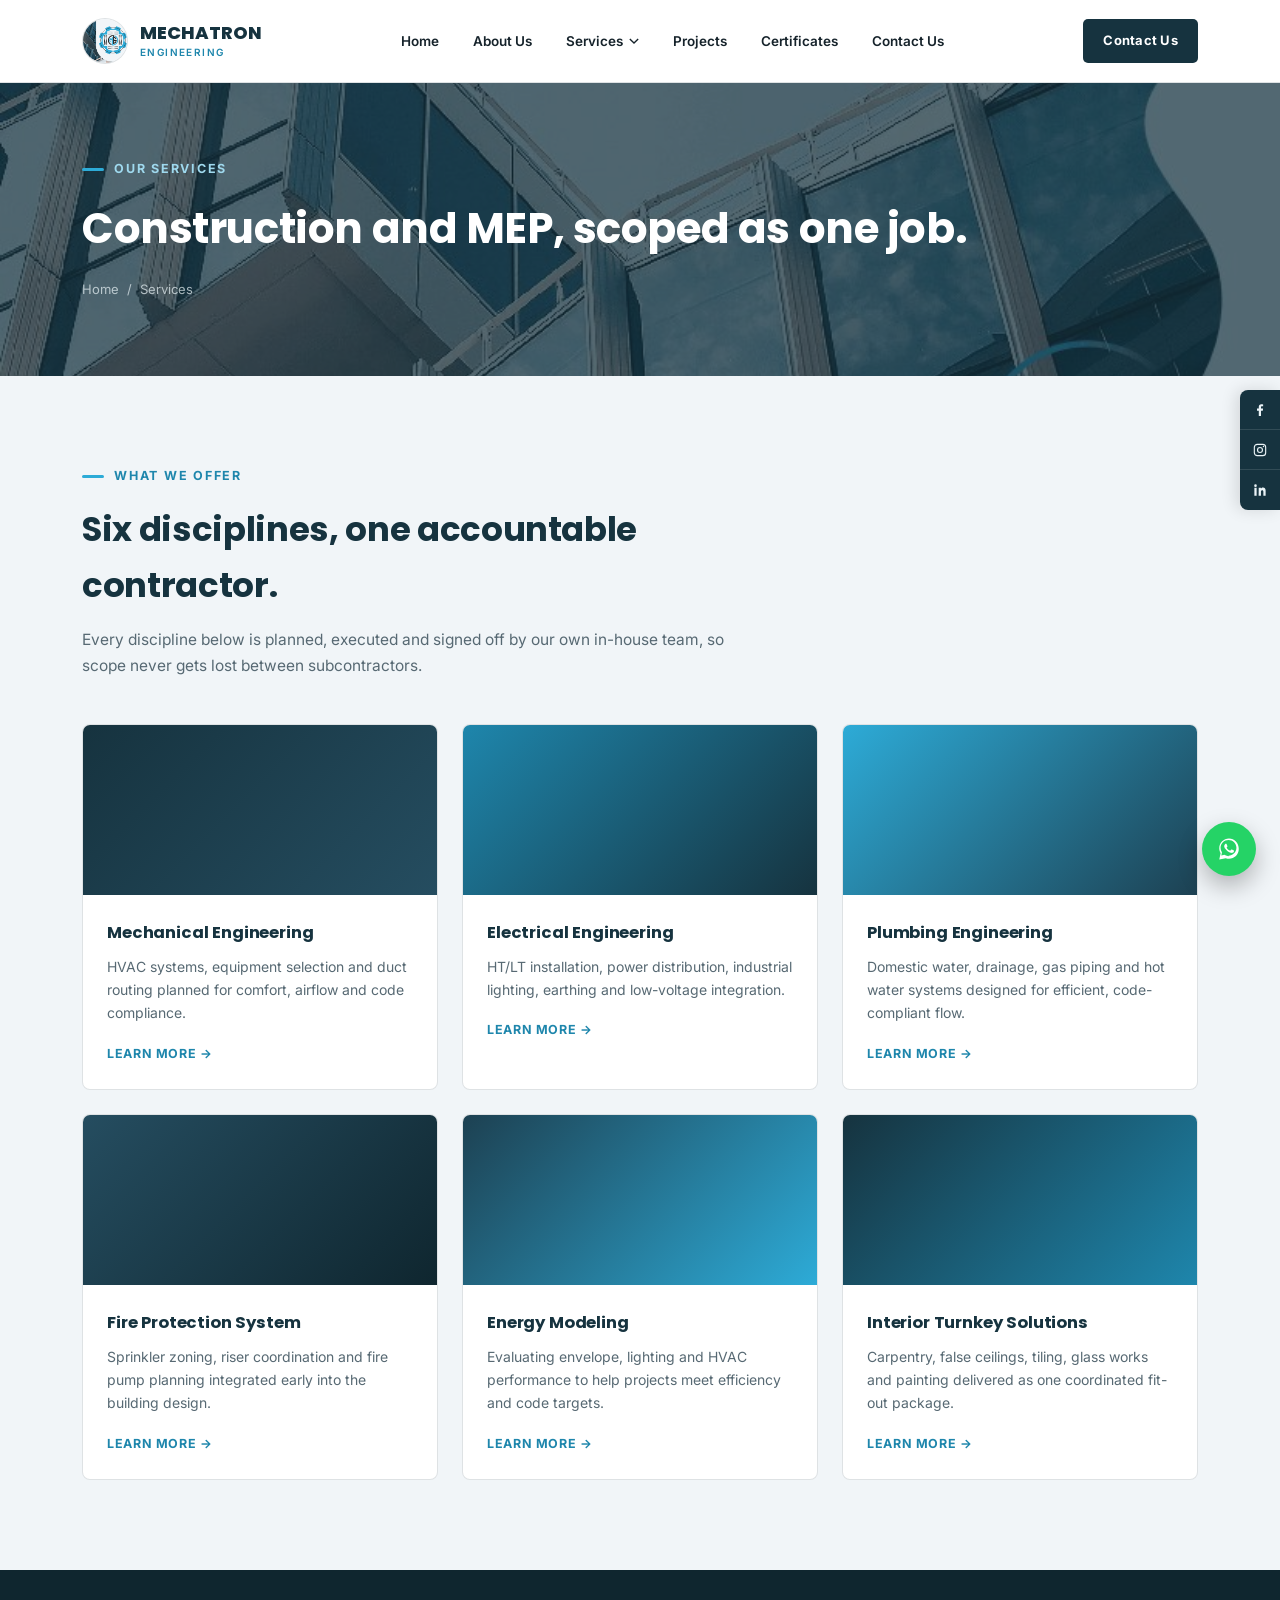
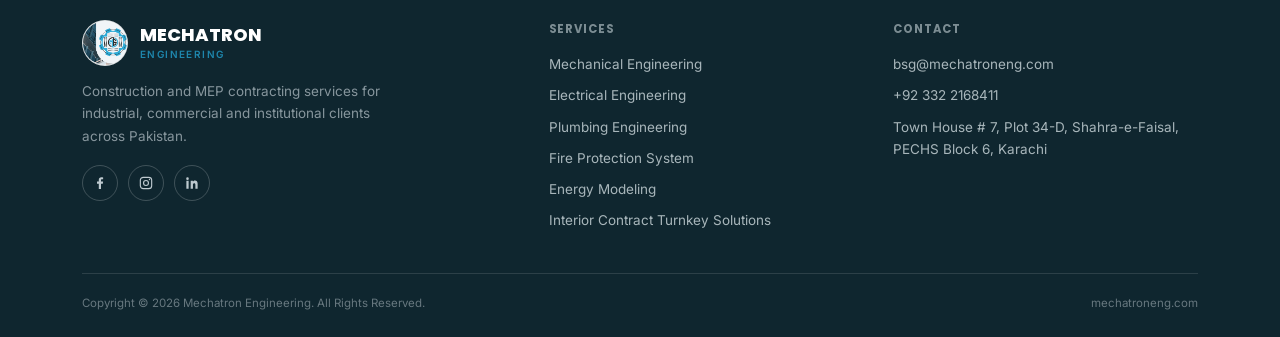
==== services/index.html @ ade117fa "Add files via upload" ====
<!DOCTYPE html>
<html lang="en">
<head>
<meta charset="UTF-8">
<meta name="viewport" content="width=device-width, initial-scale=1.0">
<title>Our Services — Mechatron Engineering</title>
<meta name="description" content="Mechatron Engineering's MEP and construction services: mechanical, electrical, plumbing, fire protection, energy modeling and interior turnkey solutions.">
<link rel="preconnect" href="https://fonts.googleapis.com">
<link rel="preconnect" href="https://fonts.gstatic.com" crossorigin>
<link href="https://fonts.googleapis.com/css2?family=Poppins:wght@500;600;700;800&family=Inter:wght@400;500;600;700&display=swap" rel="stylesheet">
<link rel="stylesheet" href="../assets/css/style.css">
</head>
<body><a class="whatsapp-float" href="https://wa.me/923322168411" target="_blank" rel="noopener" aria-label="Chat on WhatsApp">
  <svg width="26" height="26" viewBox="0 0 32 32" fill="#fff"><path d="M16.02 3C9.4 3 4 8.4 4 15.02c0 2.23.62 4.32 1.7 6.1L4 29l8.06-1.66a11.94 11.94 0 0 0 3.96.68c6.62 0 12.02-5.4 12.02-12.02C28.04 8.4 22.64 3 16.02 3zm0 21.8c-1.9 0-3.68-.5-5.22-1.42l-.37-.22-3.9.8.83-3.8-.24-.39a9.7 9.7 0 0 1-1.5-5.17c0-5.37 4.37-9.74 9.76-9.74 5.38 0 9.75 4.37 9.75 9.74 0 5.38-4.37 9.74-9.75 9.74zm5.36-7.3c-.29-.15-1.74-.86-2.01-.96-.27-.1-.47-.15-.66.15-.2.29-.76.96-.93 1.16-.17.2-.34.22-.63.07-.29-.15-1.23-.45-2.34-1.44-.86-.77-1.44-1.72-1.61-2.01-.17-.29-.02-.45.13-.6.13-.13.29-.34.44-.51.15-.17.2-.29.29-.49.1-.2.05-.37-.02-.51-.08-.15-.66-1.6-.91-2.19-.24-.57-.48-.5-.66-.51h-.56c-.2 0-.51.07-.78.37s-1.03 1-1.03 2.45 1.06 2.85 1.2 3.05c.15.2 2.09 3.2 5.08 4.48.71.31 1.26.49 1.69.63.71.23 1.36.2 1.87.12.57-.09 1.74-.71 1.99-1.4.25-.68.25-1.27.17-1.4-.07-.13-.26-.2-.55-.35z"/></svg>
</a>

<div class="social-rail">
  <a href="#" target="_blank" rel="noopener" aria-label="Follow on Facebook">
    <svg width="16" height="16" viewBox="0 0 24 24" fill="currentColor"><path d="M13.5 21v-8h2.7l.4-3.1h-3.1V8c0-.9.25-1.5 1.55-1.5h1.65V3.7C15.9 3.6 15 3.5 13.9 3.5c-2.2 0-3.7 1.34-3.7 3.8v2.6H7.5v3.1h2.7v8h3.3z"/></svg>
  </a>
  <a href="#" target="_blank" rel="noopener" aria-label="Follow on Instagram">
    <svg width="16" height="16" viewBox="0 0 24 24" fill="none" stroke="currentColor" stroke-width="1.7"><rect x="3.5" y="3.5" width="17" height="17" rx="4.5"/><circle cx="12" cy="12" r="3.7"/><circle cx="17.2" cy="6.8" r="1" fill="currentColor" stroke="none"/></svg>
  </a>
  <a href="#" target="_blank" rel="noopener" aria-label="Follow on LinkedIn">
    <svg width="16" height="16" viewBox="0 0 24 24" fill="currentColor"><path d="M6.94 8.5H3.56V20.5H6.94V8.5ZM5.25 3.5A1.96 1.96 0 1 0 5.25 7.42 1.96 1.96 0 0 0 5.25 3.5ZM20.44 20.5H17.06V14.7C17.06 13.3 16.55 12.4 15.3 12.4C14.35 12.4 13.78 13.05 13.53 13.68C13.44 13.9 13.42 14.2 13.42 14.5V20.5H10.04S10.09 9.44 10.04 8.5H13.42V9.95C13.87 9.24 14.68 8.23 16.53 8.23C18.82 8.23 20.44 9.72 20.44 12.92V20.5Z"/></svg>
  </a>
</div><header id="siteHeader">
  <div class="wrap nav">
    <a href="../index.html" class="logo">
      <span class="logo-mark"><img src="../assets/img/logo.png" alt="Mechatron Engineering logo"></span>
      <span class="brand-lines">MECHATRON<small>Engineering</small></span>
    </a>
    <ul class="nav-links">
      <li><a href="../index.html">Home</a></li>
      <li><a href="../about.html">About Us</a></li>
      <li class="has-dropdown" class="current">
        <a href="../services/index.html">Services <svg viewBox="0 0 12 8" fill="none" stroke="currentColor" stroke-width="1.6"><path d="M1 1.5 6 6.5 11 1.5"/></svg></a>
        <ul class="dropdown">
          <li><a href="mechanical-engineering.html">Mechanical Engineering</a></li>
          <li><a href="electrical-engineering.html">Electrical Engineering</a></li>
          <li><a href="plumbing-engineering.html">Plumbing Engineering</a></li>
          <li><a href="fire-protection-system.html">Fire Protection System</a></li>
          <li><a href="energy-modeling.html">Energy Modeling</a></li>
          <li><a href="interior-turnkey-solutions.html">Interior Contract Turnkey Solutions</a></li>
        </ul>
      </li>
      <li><a href="../projects.html">Projects</a></li>
      <li><a href="../certificates.html">Certificates</a></li>
      <li><a href="../contact.html">Contact Us</a></li>
    </ul>
    <a href="../contact.html" class="nav-cta">Contact Us</a>
    <div class="burger" id="burger"><span></span><span></span><span></span></div>
  </div>
</header>
<section class="page-hero">
  <div class="bg" style="background-image:url('../assets/img/cover.jpg');"></div>
  <div class="wrap">
    <div class="eyebrow on-dark">Our Services</div>
    <h1>Construction and MEP, scoped as one job.</h1>
    <div class="breadcrumb"><a href="../index.html">Home</a><span>/</span><span>Services</span></div>
  </div>
</section>

<section>
  <div class="wrap">
    <div class="section-head">
      <div class="eyebrow">What We Offer</div>
      <h2>Six disciplines, one accountable contractor.</h2>
      <p>Every discipline below is planned, executed and signed off by our own in-house team, so scope never gets lost between subcontractors.</p>
    </div>
    <div class="services-grid">
      <div class="service-card tilt">
        <div class="img" style="background:linear-gradient(135deg,#16333F,#254D60);"></div>
        <div class="body">
          <h3>Mechanical Engineering</h3>
          <p>HVAC systems, equipment selection and duct routing planned for comfort, airflow and code compliance.</p>
          <a href="mechanical-engineering.html" class="more">Learn More →</a>
        </div>
      </div>
      <div class="service-card tilt">
        <div class="img" style="background:linear-gradient(135deg,#1E86AC,#16333F);"></div>
        <div class="body">
          <h3>Electrical Engineering</h3>
          <p>HT/LT installation, power distribution, industrial lighting, earthing and low-voltage integration.</p>
          <a href="electrical-engineering.html" class="more">Learn More →</a>
        </div>
      </div>
      <div class="service-card tilt">
        <div class="img" style="background:linear-gradient(135deg,#2DABD7,#1D4152);"></div>
        <div class="body">
          <h3>Plumbing Engineering</h3>
          <p>Domestic water, drainage, gas piping and hot water systems designed for efficient, code-compliant flow.</p>
          <a href="plumbing-engineering.html" class="more">Learn More →</a>
        </div>
      </div>
      <div class="service-card tilt">
        <div class="img" style="background:linear-gradient(135deg,#254D60,#0F262F);"></div>
        <div class="body">
          <h3>Fire Protection System</h3>
          <p>Sprinkler zoning, riser coordination and fire pump planning integrated early into the building design.</p>
          <a href="fire-protection-system.html" class="more">Learn More →</a>
        </div>
      </div>
      <div class="service-card tilt">
        <div class="img" style="background:linear-gradient(135deg,#1D4152,#2DABD7);"></div>
        <div class="body">
          <h3>Energy Modeling</h3>
          <p>Evaluating envelope, lighting and HVAC performance to help projects meet efficiency and code targets.</p>
          <a href="energy-modeling.html" class="more">Learn More →</a>
        </div>
      </div>
      <div class="service-card tilt">
        <div class="img" style="background:linear-gradient(135deg,#16333F,#1E86AC);"></div>
        <div class="body">
          <h3>Interior Turnkey Solutions</h3>
          <p>Carpentry, false ceilings, tiling, glass works and painting delivered as one coordinated fit-out package.</p>
          <a href="interior-turnkey-solutions.html" class="more">Learn More →</a>
        </div>
      </div>
    </div>
  </div>
</section>
<footer>
  <div class="wrap">
    <div class="footer-grid">
      <div class="footer-brand">
        <a href="../index.html" class="logo" style="color:#fff;">
          <span class="logo-mark"><img src="../assets/img/logo.png" alt="Mechatron Engineering logo"></span>
          <span class="brand-lines" style="color:#fff;">MECHATRON<small>Engineering</small></span>
        </a>
        <p>Construction and MEP contracting services for industrial, commercial and institutional clients across Pakistan.</p>
        <div class="footer-social">
          <a href="#" aria-label="Facebook"><svg width="16" height="16" viewBox="0 0 24 24" fill="currentColor"><path d="M13.5 21v-8h2.7l.4-3.1h-3.1V8c0-.9.25-1.5 1.55-1.5h1.65V3.7C15.9 3.6 15 3.5 13.9 3.5c-2.2 0-3.7 1.34-3.7 3.8v2.6H7.5v3.1h2.7v8h3.3z"/></svg></a>
          <a href="#" aria-label="Instagram"><svg width="16" height="16" viewBox="0 0 24 24" fill="none" stroke="currentColor" stroke-width="1.7"><rect x="3.5" y="3.5" width="17" height="17" rx="4.5"/><circle cx="12" cy="12" r="3.7"/><circle cx="17.2" cy="6.8" r="1" fill="currentColor" stroke="none"/></svg></a>
          <a href="#" aria-label="LinkedIn"><svg width="16" height="16" viewBox="0 0 24 24" fill="currentColor"><path d="M6.94 8.5H3.56V20.5H6.94V8.5ZM5.25 3.5A1.96 1.96 0 1 0 5.25 7.42 1.96 1.96 0 0 0 5.25 3.5ZM20.44 20.5H17.06V14.7C17.06 13.3 16.55 12.4 15.3 12.4C14.35 12.4 13.78 13.05 13.53 13.68C13.44 13.9 13.42 14.2 13.42 14.5V20.5H10.04S10.09 9.44 10.04 8.5H13.42V9.95C13.87 9.24 14.68 8.23 16.53 8.23C18.82 8.23 20.44 9.72 20.44 12.92V20.5Z"/></svg></a>
        </div>
      </div>
      <div>
        <h5>Services</h5>
        <ul>
          <li><a href="mechanical-engineering.html">Mechanical Engineering</a></li>
          <li><a href="electrical-engineering.html">Electrical Engineering</a></li>
          <li><a href="plumbing-engineering.html">Plumbing Engineering</a></li>
          <li><a href="fire-protection-system.html">Fire Protection System</a></li>
          <li><a href="energy-modeling.html">Energy Modeling</a></li>
          <li><a href="interior-turnkey-solutions.html">Interior Contract Turnkey Solutions</a></li>
        </ul>
      </div>
      <div>
        <h5>Contact</h5>
        <ul>
          <li><a href="mailto:bsg@mechatroneng.com">bsg@mechatroneng.com</a></li>
          <li><a href="tel:+923322168411">+92 332 2168411</a></li>
          <li>Town House # 7, Plot 34-D, Shahra-e-Faisal, PECHS Block 6, Karachi</li>
        </ul>
      </div>
    </div>
    <div class="footer-bottom">
      <span>Copyright &copy; 2026 Mechatron Engineering. All Rights Reserved.</span>
      <span>mechatroneng.com</span>
    </div>
  </div>
</footer><script src="../assets/js/main.js"></script>
</body>
</html>
---- assets/css/style.css ----
/* ===== Mechatron Engineering — shared site styles ===== */
:root{
  --navy-deep:#16333F;
  --navy:#1D4152;
  --navy-2:#254D60;
  --ink:#0F262F;
  --cyan:#2DABD7;
  --cyan-dark:#1E86AC;
  --bg:#F1F5F8;
  --panel:#FFFFFF;
  --text-dark:#16232B;
  --text-mute:#576973;
  --line:rgba(22,51,63,0.14);
  --display:'Poppins', sans-serif;
  --body:'Inter', sans-serif;
  --radius:8px;
  --radius-sm:5px;
}
*{box-sizing:border-box; margin:0; padding:0;}
html{scroll-behavior:smooth;}
body{background:var(--bg); color:var(--text-dark); font-family:var(--body); line-height:1.65; -webkit-font-smoothing:antialiased;}
img{max-width:100%; display:block;}
a{color:inherit; text-decoration:none;}
ul{list-style:none;}
.wrap{max-width:1180px; margin:0 auto; padding:0 32px;}
h1,h2,h3,h4,h5{font-family:var(--display); font-weight:700; letter-spacing:-0.01em; color:var(--navy-deep);}
.eyebrow{font-size:12.5px; font-weight:700; letter-spacing:.14em; text-transform:uppercase; color:var(--cyan-dark); display:flex; align-items:center; gap:10px;}
.eyebrow::before{content:""; width:22px; height:3px; background:var(--cyan); border-radius:2px;}
.eyebrow.on-dark{color:#9FD9EE;}

/* ================= HEADER ================= */
header{position:sticky; top:0; left:0; right:0; z-index:100; background:#fff; border-bottom:1px solid var(--line);}
.nav{display:flex; align-items:center; justify-content:space-between; height:82px;}
.logo{font-family:var(--display); font-weight:800; font-size:18px; color:var(--navy-deep); display:flex; align-items:center; gap:12px;}
.logo-mark{width:46px; height:46px; flex:none; border-radius:50%; overflow:hidden; background:#fff; border:1px solid var(--line); display:flex; align-items:center; justify-content:center;}
.logo-mark img{width:100%; height:100%; object-fit:cover;}
.brand-lines{display:flex; flex-direction:column; line-height:1.15;}
.brand-lines small{font-family:var(--body); font-weight:600; font-size:10px; color:var(--cyan-dark); letter-spacing:.14em; text-transform:uppercase; margin-top:3px;}

.nav-links{display:flex; gap:4px; align-items:center;}
.nav-links > li{position:relative;}
.nav-links > li > a{display:flex; align-items:center; gap:6px; padding:14px 15px; font-size:13.5px; font-weight:600; color:var(--text-dark);}
.nav-links > li > a:hover, .nav-links > li.current > a{color:var(--cyan-dark);}
.nav-links > li > a svg{width:10px; height:10px;}
.dropdown{
  position:absolute; top:100%; left:0; min-width:290px;
  background:#fff; border-radius:var(--radius-sm); overflow:hidden;
  box-shadow:0 20px 40px rgba(0,0,0,0.14); border:1px solid var(--line);
  opacity:0; visibility:hidden; transform:translateY(8px);
  transition:opacity .2s ease, transform .2s ease, visibility .2s ease;
}
.has-dropdown:hover .dropdown{opacity:1; visibility:visible; transform:translateY(0);}
.dropdown li a{display:block; padding:12px 18px; font-size:13px; font-weight:600; color:var(--navy-deep); border-bottom:1px solid var(--line);}
.dropdown li:last-child a{border-bottom:none;}
.dropdown li a:hover{background:var(--bg); color:var(--cyan-dark); padding-left:22px;}

.nav-cta{font-size:13px; font-weight:700; letter-spacing:.02em; background:var(--navy-deep); color:#fff; padding:11px 20px; border-radius:var(--radius-sm);}
.nav-cta:hover{background:var(--cyan-dark);}
.burger{display:none; width:24px; height:18px; position:relative; cursor:pointer;}
.burger span{position:absolute; left:0; right:0; height:2px; background:var(--navy-deep); border-radius:2px;}
.burger span:nth-child(1){top:0;} .burger span:nth-child(2){top:8px;} .burger span:nth-child(3){top:16px;}

/* ================= PAGE HERO (inner pages) ================= */
.page-hero{position:relative; padding:76px 0; overflow:hidden; background:var(--navy-deep); color:#fff;}
.page-hero .bg{position:absolute; inset:0; background-size:cover; background-position:center; opacity:.28;}
.page-hero .wrap{position:relative; z-index:2;}
.page-hero h1{color:#fff; font-size:clamp(28px,4vw,42px); margin-top:14px;}
.breadcrumb{margin-top:16px; font-size:13px; color:rgba(234,243,247,0.7); display:flex; gap:8px; align-items:center;}
.breadcrumb a:hover{color:var(--cyan);}

/* ================= SECTIONS ================= */
section{padding:90px 0;}
.section-head{max-width:680px; margin-bottom:46px;}
.section-head h2{font-size:clamp(24px,3vw,34px); margin-top:14px;}
.section-head p{color:var(--text-mute); margin-top:14px; font-size:15.5px;}
.section-head.center{margin-left:auto; margin-right:auto; text-align:center;}
.section-head.center .eyebrow{justify-content:center;}

.btn{display:inline-flex; align-items:center; gap:9px; font-size:14px; font-weight:700; letter-spacing:.02em; padding:14px 26px; border-radius:var(--radius-sm); border:1px solid var(--cyan);}
.btn-primary{background:var(--cyan); border-color:var(--cyan); color:var(--ink);}
.btn-primary:hover{background:var(--cyan-dark); border-color:var(--cyan-dark); color:#fff;}
.btn-ghost{background:transparent; color:#fff; border-color:rgba(255,255,255,0.5);}
.btn-ghost:hover{background:rgba(255,255,255,0.1); border-color:#fff;}
.btn-dark{background:var(--navy-deep); border-color:var(--navy-deep); color:#fff;}
.btn-dark:hover{background:var(--cyan-dark); border-color:var(--cyan-dark);}

/* ================= HOME HERO SLIDER ================= */
.hero-slider{position:relative; height:88vh; min-height:560px; overflow:hidden; background:var(--navy-deep);}
.slide{position:absolute; inset:0; opacity:0; transition:opacity 1.2s ease; display:flex; align-items:center;}
.slide.active{opacity:1; z-index:2;}
.slide-bg{position:absolute; inset:0; background-size:cover; background-position:center;}
.slide-content{position:relative; z-index:3; color:#fff; max-width:680px;}
.wrap.hero-wrap{position:relative; z-index:3; width:100%;}
.slide-eyebrow{font-size:13px; font-weight:700; letter-spacing:.24em; text-transform:uppercase; color:var(--cyan); margin-bottom:20px; opacity:0; transform:translateY(16px); transition:all .8s ease .3s;}
.slide-title{font-size:clamp(30px,5vw,52px); line-height:1.14; margin-bottom:26px; opacity:0; transform:translateY(20px); transition:all .8s ease .5s; color:#fff;}
.slide-title span{color:var(--cyan);}
.slide.active .slide-eyebrow, .slide.active .slide-title, .slide.active .slide-actions{opacity:1; transform:translateY(0);}
.slide-actions{display:flex; gap:14px; flex-wrap:wrap; opacity:0; transform:translateY(20px); transition:all .8s ease .7s;}
.slider-dots{position:absolute; right:28px; top:50%; transform:translateY(-50%); z-index:5; display:flex; flex-direction:column; gap:10px;}
.slider-dots button{width:30px; height:30px; border-radius:4px; border:1px solid rgba(255,255,255,0.35); background:rgba(15,38,47,0.4); color:rgba(255,255,255,0.8); cursor:pointer; font-size:12px; font-family:var(--display); font-weight:600;}
.slider-dots button.active{background:var(--cyan); border-color:var(--cyan); color:var(--ink);}

/* ================= WHO WE ARE ================= */
.whoweare{background:var(--panel); border-bottom:1px solid var(--line);}
.whoweare-grid{display:grid; grid-template-columns:1fr 1fr; gap:60px; align-items:center;}
.whoweare-copy p{color:var(--text-mute); font-size:15.5px; margin-bottom:16px;}
.whoweare-media{position:relative; border-radius:var(--radius); overflow:hidden; aspect-ratio:4/3; background:var(--navy-deep);}
.whoweare-media img{width:100%; height:100%; object-fit:cover;}
.whoweare-media .badge{position:absolute; bottom:18px; left:18px; background:rgba(15,38,47,0.85); color:#fff; padding:13px 18px; border-radius:var(--radius-sm); font-size:13px;}
.whoweare-media .badge strong{display:block; font-family:var(--display); font-size:20px; color:var(--cyan);}
.tilt{transition:transform .25s ease, box-shadow .25s ease; will-change:transform;}
.tilt:hover{box-shadow:0 18px 34px rgba(15,38,47,0.18);}

/* ================= SERVICE TAGS / GRID ================= */
.service-tags{display:flex; flex-direction:column; gap:12px;}
.service-tag{display:flex; align-items:center; gap:16px; background:var(--panel); border:1px solid var(--line); border-radius:var(--radius); padding:16px 20px; font-weight:600; font-size:14.5px; color:var(--navy-deep);}
.service-tag .num{font-family:var(--display); font-size:13px; color:var(--cyan-dark); border:1px solid var(--cyan-dark); width:28px; height:28px; border-radius:50%; display:flex; align-items:center; justify-content:center; flex:none;}

.services-grid{display:grid; grid-template-columns:repeat(3,1fr); gap:24px;}
.service-card{border-radius:var(--radius); overflow:hidden; border:1px solid var(--line); background:var(--panel); display:flex; flex-direction:column;}
.service-card .img{height:170px; background-size:cover; background-position:center;}
.service-card .body{padding:24px;}
.service-card h3{font-size:16.5px; margin-bottom:9px;}
.service-card p{font-size:14px; color:var(--text-mute); margin-bottom:14px;}
.service-card .more{font-size:12.5px; font-weight:700; letter-spacing:.05em; color:var(--cyan-dark); text-transform:uppercase;}
.service-card .more:hover{text-decoration:underline;}

/* Service detail page */
.service-detail-grid{display:grid; grid-template-columns:1.15fr .85fr; gap:56px; align-items:start;}
.service-detail-grid p{color:var(--text-mute); font-size:15.5px; margin-bottom:16px;}
.deliverables{margin-top:8px; display:flex; flex-direction:column; gap:12px;}
.deliverable{display:flex; gap:14px; align-items:flex-start; background:var(--panel); border:1px solid var(--line); border-left:3px solid var(--cyan); border-radius:var(--radius-sm); padding:16px 18px;}
.deliverable svg{flex:none; width:20px; height:20px; color:var(--cyan-dark); margin-top:2px;}
.deliverable strong{display:block; font-size:14.5px; color:var(--navy-deep); margin-bottom:3px;}
.deliverable span{font-size:13.5px; color:var(--text-mute);}
.service-side{background:var(--navy-deep); color:#EAF3F7; border-radius:var(--radius); padding:30px; position:sticky; top:100px;}
.service-side h4{color:#fff; font-size:15px; text-transform:uppercase; letter-spacing:.04em; margin-bottom:16px;}
.service-side ul li{padding:10px 0; border-top:1px solid rgba(255,255,255,0.12); font-size:14px;}
.service-side ul li:first-child{border-top:none;}
.service-side ul li a:hover{color:var(--cyan);}
.service-side .btn{margin-top:20px; width:100%; justify-content:center;}

/* ================= CLIENTS MARQUEE ================= */
.clients{background:var(--navy-deep); overflow:hidden; padding:64px 0;}
.clients .section-head{color:#fff; text-align:center; margin:0 auto 36px;}
.clients .section-head h2{color:#fff;}
.clients .section-head p{color:rgba(234,243,247,0.65);}
.marquee{overflow:hidden; position:relative; -webkit-mask-image:linear-gradient(90deg,transparent,#000 8%,#000 92%,transparent); mask-image:linear-gradient(90deg,transparent,#000 8%,#000 92%,transparent);}
.marquee-track{display:flex; gap:14px; width:max-content; animation:scroll-left 40s linear infinite;}
.marquee:hover .marquee-track{animation-play-state:paused;}
@keyframes scroll-left{from{transform:translateX(0);} to{transform:translateX(-50%);}}
.client-pill{flex:none; padding:14px 24px; background:rgba(255,255,255,0.06); border:1px solid rgba(255,255,255,0.14); border-radius:var(--radius-sm); color:#EAF3F7; font-size:13.5px; font-weight:600; white-space:nowrap;}

/* ================= STATS ================= */
.stats{background:var(--navy-2); color:#fff;}
.stats-grid{display:grid; grid-template-columns:repeat(4,1fr); gap:24px; text-align:center;}
.stat-item strong{display:block; font-family:var(--display); font-size:40px; color:var(--cyan);}
.stat-item span{font-size:12.5px; text-transform:uppercase; letter-spacing:.08em; color:rgba(234,243,247,0.7);}

/* ================= PROJECTS ================= */
.projects-grid{display:grid; grid-template-columns:1fr 1fr; gap:40px;}
.project-col h3{font-size:14px; text-transform:uppercase; letter-spacing:.08em; color:var(--cyan-dark); padding-bottom:14px; margin-bottom:18px; border-bottom:2px solid var(--navy-deep);}
.project-list li{font-size:14.5px; color:var(--text-dark); padding:12px 4px; border-bottom:1px solid var(--line);}
.tabs{display:flex; gap:10px; margin-bottom:34px; flex-wrap:wrap;}
.tab-btn{padding:10px 18px; border-radius:var(--radius-sm); border:1px solid var(--line); background:var(--panel); font-size:13.5px; font-weight:600; color:var(--text-mute); cursor:pointer;}
.tab-btn.active{background:var(--navy-deep); border-color:var(--navy-deep); color:#fff;}
.tab-panel{display:none;}
.tab-panel.active{display:block;}

/* ================= VM CARDS ================= */
.vm-grid{display:grid; grid-template-columns:1fr 1fr; gap:24px; margin-top:16px;}
.vm-card{background:var(--bg); border:1px solid var(--line); border-top:3px solid var(--cyan); border-radius:var(--radius); padding:26px;}
.vm-card h4{font-size:15.5px; text-transform:uppercase; letter-spacing:.05em; margin-bottom:10px; color:var(--navy-deep);}
.vm-card p{color:var(--text-mute); font-size:14.5px;}

/* ================= HSE ================= */
.hse{background:var(--navy-2); color:#EAF3F7;}
.hse .section-head h2, .hse .eyebrow{color:#fff;}
.hse .section-head p{color:rgba(234,243,247,0.68);}
.hse-grid{display:grid; grid-template-columns:repeat(3,1fr); gap:22px;}
.hse-card{background:rgba(255,255,255,0.06); border:1px solid rgba(255,255,255,0.16); border-radius:var(--radius); padding:24px;}
.hse-card h4{color:#fff; font-size:15.5px; margin-bottom:9px;}
.hse-card p{font-size:14px; color:rgba(234,243,247,0.72);}

/* ================= CERTIFICATES ================= */
.certs-grid{display:grid; grid-template-columns:repeat(3,1fr); gap:24px;}
.cert-card{border-radius:var(--radius); overflow:hidden; border:1px solid var(--line); background:var(--panel);}
.cert-card img{width:100%; height:280px; object-fit:cover; object-position:top;}
.cert-card .cert-label{padding:15px 18px; font-size:13.5px; font-weight:600; color:var(--navy-deep);}
.cert-card .cert-label span{display:block; font-size:11.5px; font-weight:600; color:var(--text-mute); text-transform:uppercase; letter-spacing:.06em; margin-top:4px;}

/* ================= CONTACT ================= */
.contact{background:var(--navy-deep); color:#EAF3F7;}
.contact .eyebrow{color:#9FD9EE;}
.contact-grid{display:grid; grid-template-columns:.9fr 1.1fr; gap:56px;}
.contact-info h2{color:#fff; font-size:clamp(24px,2.8vw,32px); margin-bottom:16px;}
.contact-info p{color:rgba(234,243,247,0.68); margin-bottom:26px; max-width:42ch;}
.contact-detail{margin-bottom:20px;}
.contact-detail span{display:block; font-size:11px; color:var(--cyan); font-weight:700; text-transform:uppercase; letter-spacing:.08em; margin-bottom:5px;}
.contact-detail a, .contact-detail div{font-size:15.5px; color:#fff; font-weight:600;}
form{background:rgba(255,255,255,0.06); border:1px solid rgba(255,255,255,0.16); border-radius:var(--radius); padding:32px; display:flex; flex-direction:column; gap:16px;}
.form-row{display:grid; grid-template-columns:1fr 1fr; gap:16px;}
label{font-size:11.5px; text-transform:uppercase; font-weight:700; letter-spacing:.06em; color:rgba(234,243,247,0.6); display:block; margin-bottom:7px;}
input, textarea, select{width:100%; background:rgba(255,255,255,0.92); border:1px solid transparent; border-radius:var(--radius-sm); padding:11px 12px; font-family:var(--body); font-size:14.5px; color:var(--text-dark);}
input:focus, textarea:focus, select:focus{outline:none; border-color:var(--cyan);}
textarea{resize:vertical; min-height:100px;}
form .btn{align-self:flex-start; border:none; background:var(--cyan); color:var(--ink); cursor:pointer;}
form .btn:hover{background:#fff;}
.form-note{font-size:11.5px; color:rgba(234,243,247,0.5);}
.contact-map{border-radius:var(--radius); overflow:hidden; border:1px solid var(--line); margin-top:40px;}
.contact-map iframe{width:100%; height:360px; border:0; display:block;}

/* ================= FOOTER ================= */
footer{background:var(--ink); color:rgba(234,243,247,0.7); padding:50px 0 24px;}
.footer-grid{display:grid; grid-template-columns:1.4fr 1fr 1fr; gap:40px; padding-bottom:32px; border-bottom:1px solid rgba(255,255,255,0.12);}
.footer-brand p{font-size:13.5px; margin-top:14px; max-width:36ch; color:rgba(234,243,247,0.55);}
.footer-social{display:flex; gap:10px; margin-top:18px;}
.footer-social a{width:36px; height:36px; border-radius:50%; border:1px solid rgba(255,255,255,0.2); display:flex; align-items:center; justify-content:center; color:rgba(234,243,247,0.8);}
.footer-social a:hover{background:var(--cyan); border-color:var(--cyan); color:var(--ink);}
footer h5{font-size:11.5px; text-transform:uppercase; font-weight:700; letter-spacing:.08em; color:rgba(234,243,247,0.5); margin-bottom:14px;}
footer ul li{margin-bottom:9px; font-size:13.5px;}
footer ul li a:hover{color:var(--cyan);}
.footer-bottom{display:flex; justify-content:space-between; align-items:center; padding-top:20px; font-size:11.5px; color:rgba(234,243,247,0.4); flex-wrap:wrap; gap:10px;}

/* ================= FLOATING BUTTONS ================= */
.whatsapp-float{position:fixed; right:24px; bottom:24px; z-index:95; width:54px; height:54px; border-radius:50%; background:#25D366; display:flex; align-items:center; justify-content:center; box-shadow:0 10px 24px rgba(0,0,0,0.28); transition:transform .2s ease;}
.whatsapp-float:hover{transform:scale(1.06);}
.social-rail{position:fixed; right:0; top:50%; transform:translateY(-50%); z-index:90; display:flex; flex-direction:column; background:var(--navy-deep); border-radius:8px 0 0 8px; overflow:hidden; box-shadow:-4px 0 16px rgba(0,0,0,0.12);}
.social-rail a{width:40px; height:40px; display:flex; align-items:center; justify-content:center; color:#EAF3F7; border-bottom:1px solid rgba(255,255,255,0.12);}
.social-rail a:last-child{border-bottom:none;}
.social-rail a:hover{background:var(--cyan); color:var(--ink);}

/* ================= RESPONSIVE ================= */
@media (max-width:980px){
  .nav-links{display:none;}
  .burger{display:block;}
  .whoweare-grid, .contact-grid, .service-detail-grid{grid-template-columns:1fr;}
  .services-grid{grid-template-columns:1fr 1fr;}
  .stats-grid{grid-template-columns:1fr 1fr;}
  .projects-grid{grid-template-columns:1fr;}
  .certs-grid{grid-template-columns:1fr 1fr;}
  .hse-grid{grid-template-columns:1fr;}
  .vm-grid{grid-template-columns:1fr;}
  .service-side{position:static;}
}
@media (max-width:640px){
  .wrap{padding:0 20px;}
  .services-grid, .certs-grid{grid-template-columns:1fr;}
  .form-row{grid-template-columns:1fr;}
  section{padding:60px 0;}
  .footer-grid{grid-template-columns:1fr;}
  .social-rail{display:none;}
}
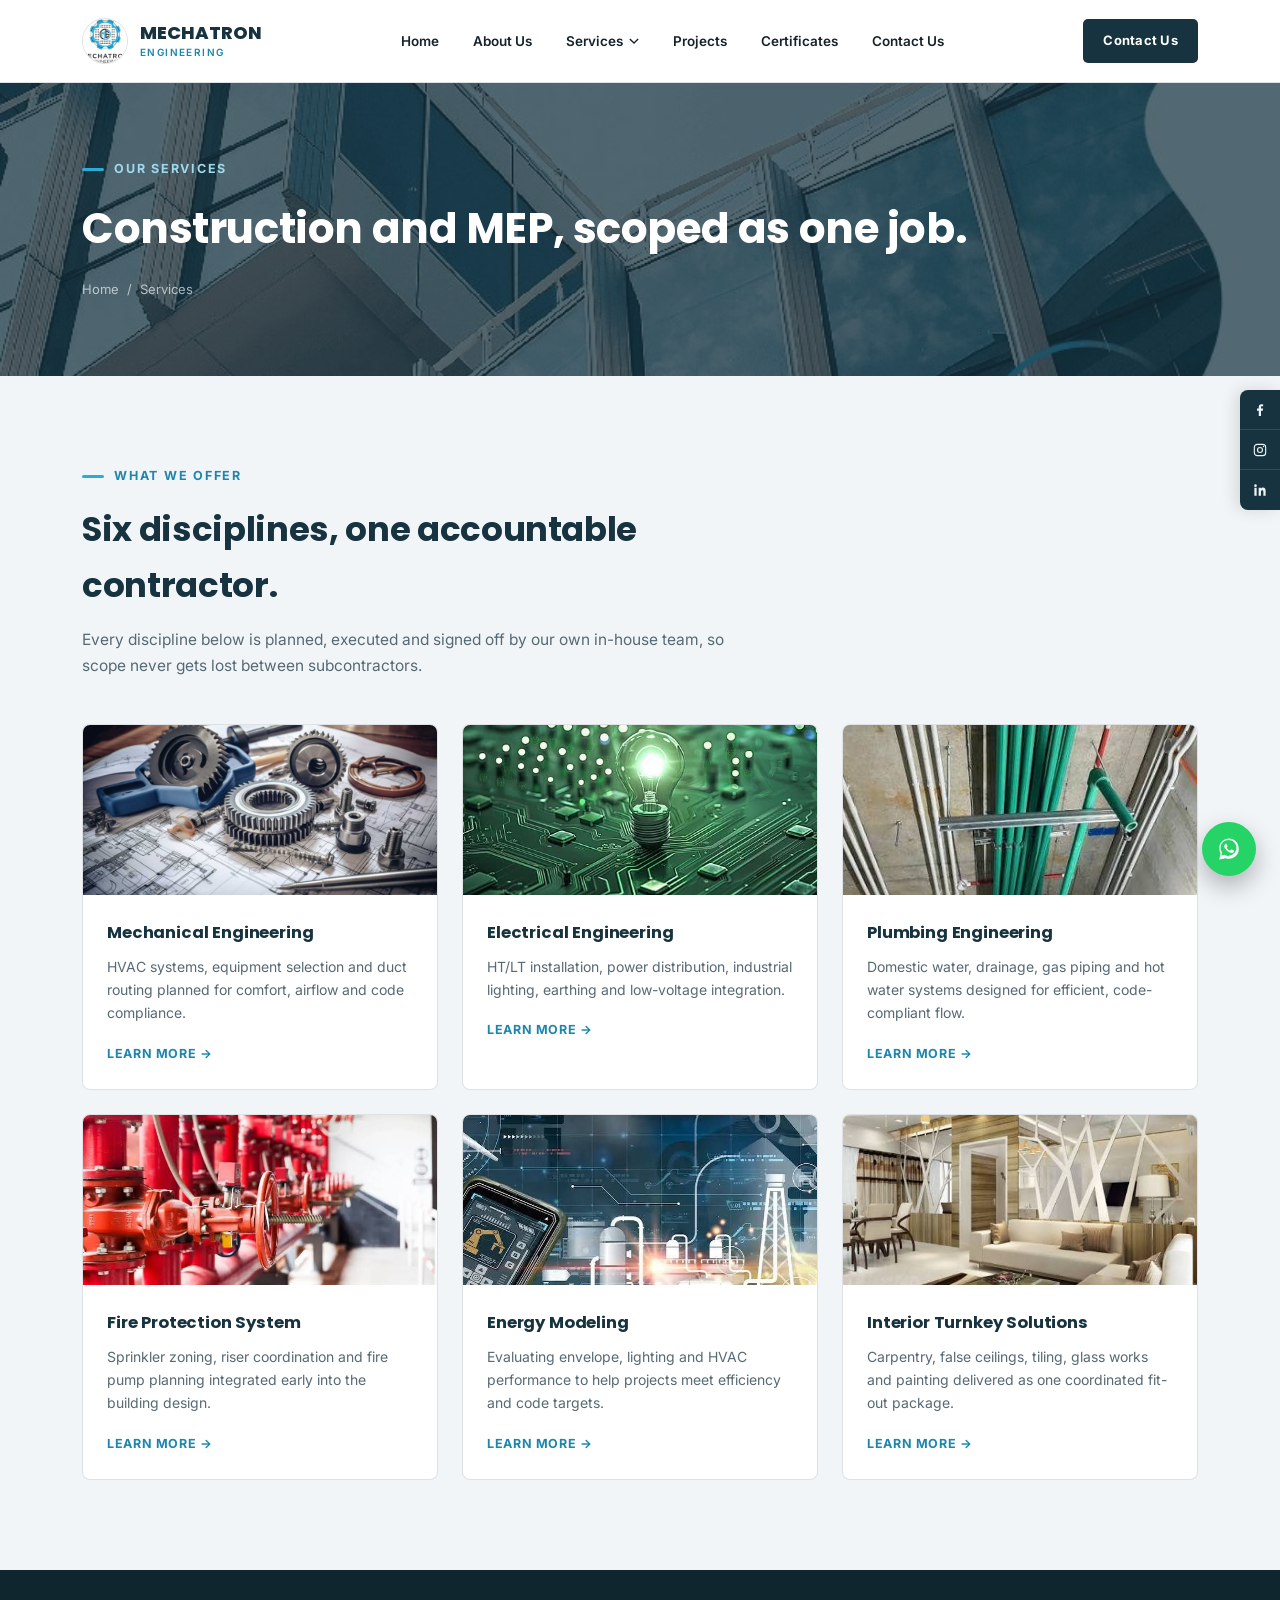
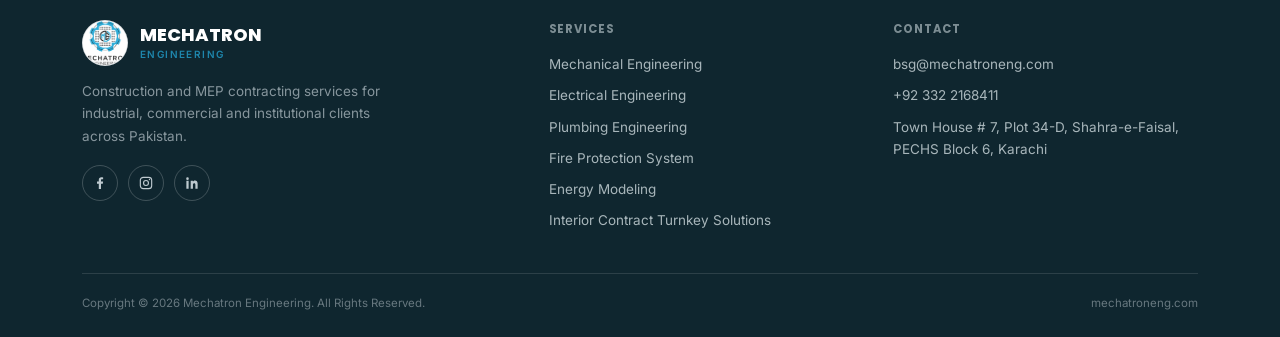
==== commit e7028067: "Add files via upload" ====
--- a/services/index.html
+++ b/services/index.html
@@ -70,7 +70,7 @@
     </div>
     <div class="services-grid">
       <div class="service-card tilt">
-        <div class="img" style="background:linear-gradient(135deg,#16333F,#254D60);"></div>
+        <div class="img" style="background-image:url('../assets/img/services/mechanical.jpg');"></div>
         <div class="body">
           <h3>Mechanical Engineering</h3>
           <p>HVAC systems, equipment selection and duct routing planned for comfort, airflow and code compliance.</p>
@@ -78,7 +78,7 @@
         </div>
       </div>
       <div class="service-card tilt">
-        <div class="img" style="background:linear-gradient(135deg,#1E86AC,#16333F);"></div>
+        <div class="img" style="background-image:url('../assets/img/services/electrical.jpg');"></div>
         <div class="body">
           <h3>Electrical Engineering</h3>
           <p>HT/LT installation, power distribution, industrial lighting, earthing and low-voltage integration.</p>
@@ -86,7 +86,7 @@
         </div>
       </div>
       <div class="service-card tilt">
-        <div class="img" style="background:linear-gradient(135deg,#2DABD7,#1D4152);"></div>
+        <div class="img" style="background-image:url('../assets/img/services/plumbing.jpg');"></div>
         <div class="body">
           <h3>Plumbing Engineering</h3>
           <p>Domestic water, drainage, gas piping and hot water systems designed for efficient, code-compliant flow.</p>
@@ -94,7 +94,7 @@
         </div>
       </div>
       <div class="service-card tilt">
-        <div class="img" style="background:linear-gradient(135deg,#254D60,#0F262F);"></div>
+        <div class="img" style="background-image:url('../assets/img/services/fire-protection.jpg');"></div>
         <div class="body">
           <h3>Fire Protection System</h3>
           <p>Sprinkler zoning, riser coordination and fire pump planning integrated early into the building design.</p>
@@ -102,7 +102,7 @@
         </div>
       </div>
       <div class="service-card tilt">
-        <div class="img" style="background:linear-gradient(135deg,#1D4152,#2DABD7);"></div>
+        <div class="img" style="background-image:url('../assets/img/services/energy-modeling.jpg');"></div>
         <div class="body">
           <h3>Energy Modeling</h3>
           <p>Evaluating envelope, lighting and HVAC performance to help projects meet efficiency and code targets.</p>
@@ -110,7 +110,7 @@
         </div>
       </div>
       <div class="service-card tilt">
-        <div class="img" style="background:linear-gradient(135deg,#16333F,#1E86AC);"></div>
+        <div class="img" style="background-image:url('../assets/img/services/interior.jpg');"></div>
         <div class="body">
           <h3>Interior Turnkey Solutions</h3>
           <p>Carpentry, false ceilings, tiling, glass works and painting delivered as one coordinated fit-out package.</p>
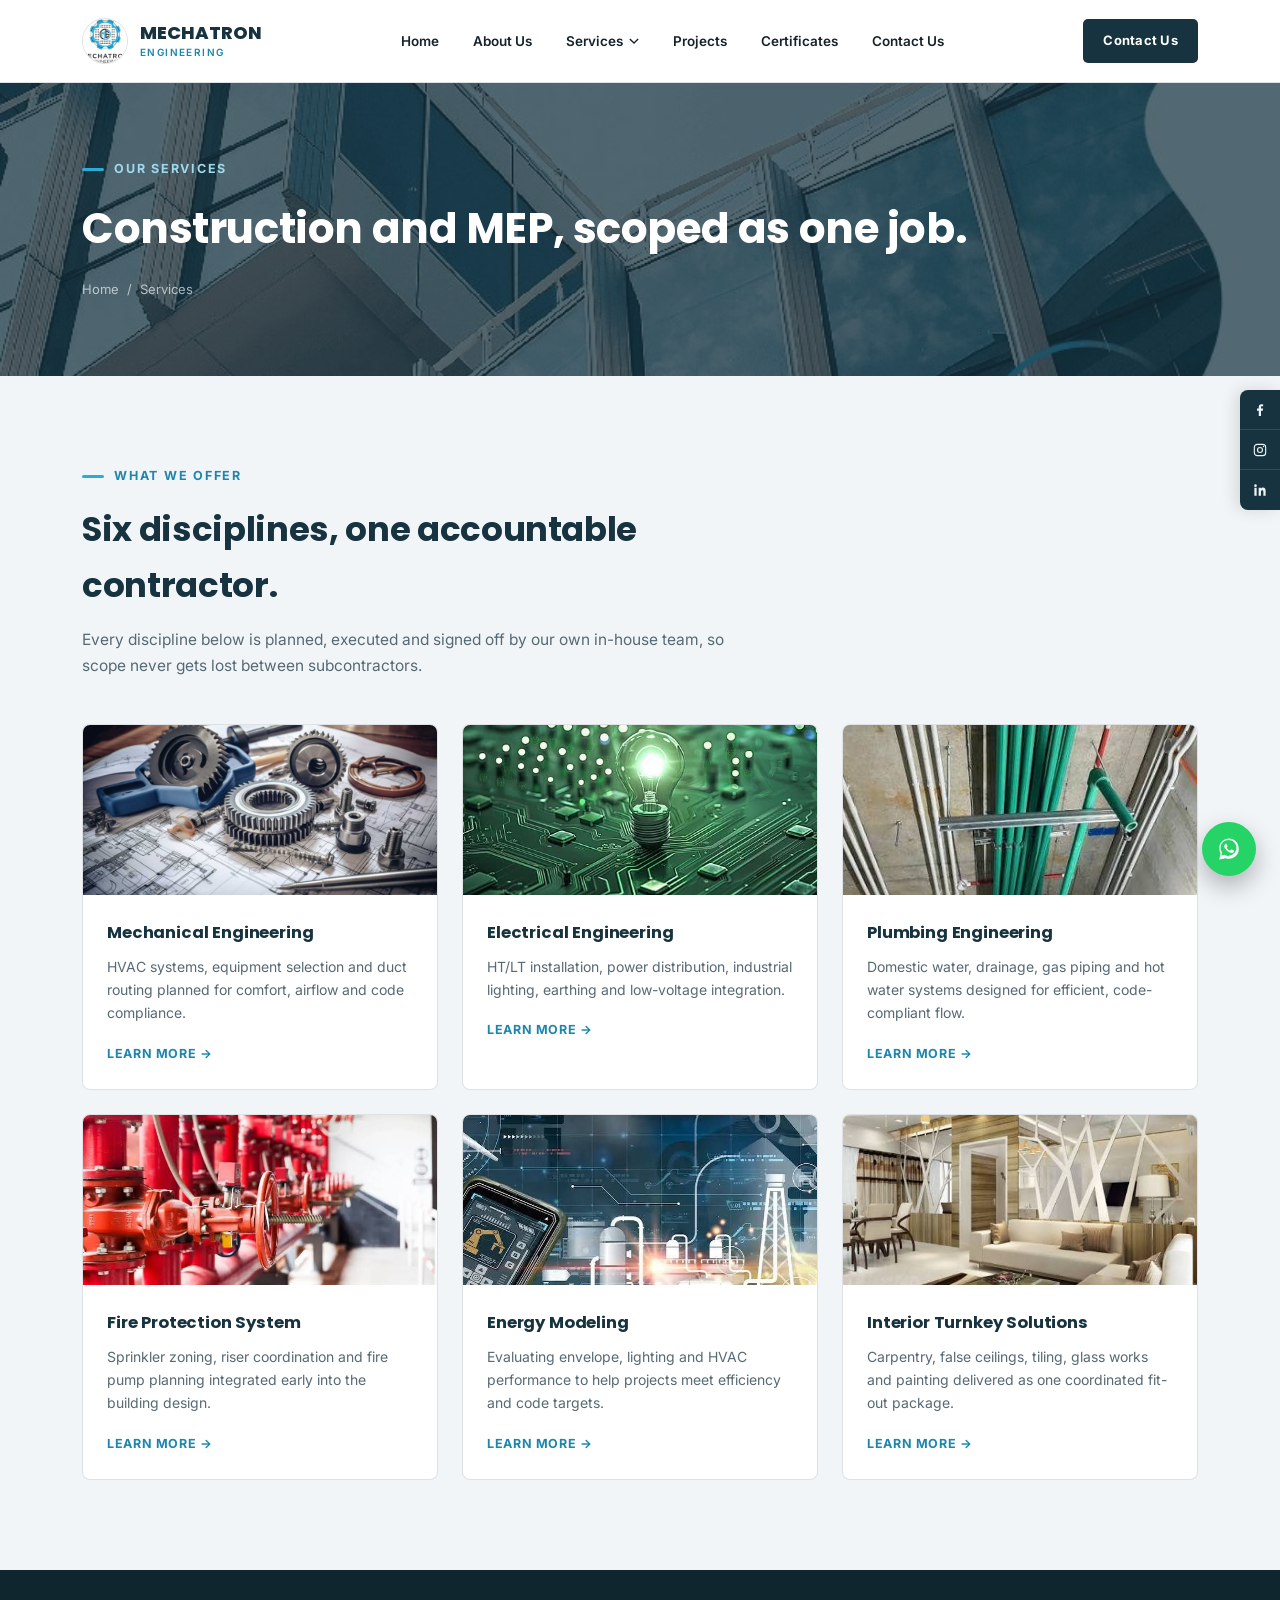
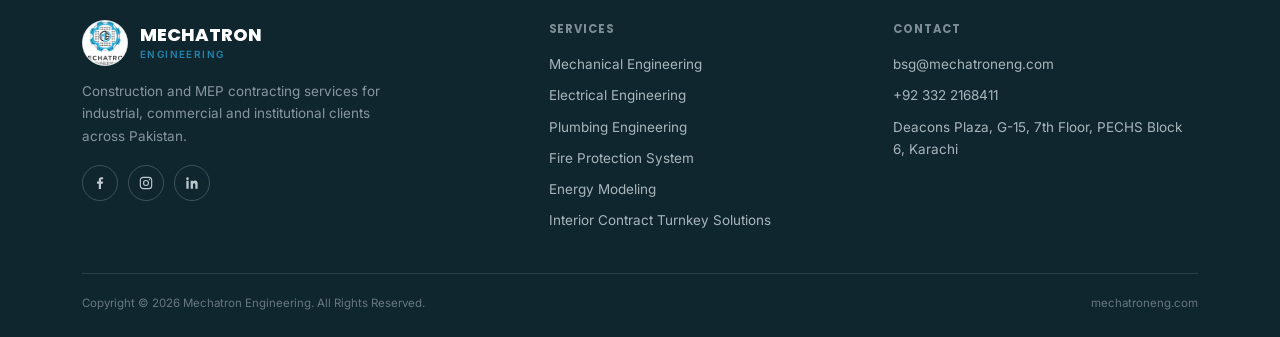
==== commit 687c19c7: "Add files via upload" ====
--- a/services/index.html
+++ b/services/index.html
@@ -151,7 +151,7 @@
         <ul>
           <li><a href="mailto:bsg@mechatroneng.com">bsg@mechatroneng.com</a></li>
           <li><a href="tel:+923322168411">+92 332 2168411</a></li>
-          <li>Town House # 7, Plot 34-D, Shahra-e-Faisal, PECHS Block 6, Karachi</li>
+          <li>Deacons Plaza, G-15, 7th Floor, PECHS Block 6, Karachi</li>
         </ul>
       </div>
     </div>
--- a/assets/css/style.css
+++ b/assets/css/style.css
@@ -139,6 +139,24 @@
 .service-side ul li:first-child{border-top:none;}
 .service-side ul li a:hover{color:var(--cyan);}
 .service-side .btn{margin-top:20px; width:100%; justify-content:center;}
+
+/* ================= LOGO WALL ================= */
+.logo-wall{display:grid; grid-template-columns:repeat(4,1fr); gap:18px;}
+.logo-card{
+  background:var(--bg); border:1px solid var(--line); border-radius:var(--radius);
+  height:96px; display:flex; align-items:center; justify-content:center; text-align:center; padding:12px;
+  filter:grayscale(100%); opacity:.65;
+  transition:filter .3s ease, opacity .3s ease, transform .3s ease, border-color .3s ease, box-shadow .3s ease;
+}
+.logo-card span{
+  font-family:var(--display); font-weight:700; font-size:13.5px; letter-spacing:.02em; color:var(--navy-deep);
+}
+.logo-card:hover{
+  filter:grayscale(0%); opacity:1; transform:translateY(-4px);
+  border-color:var(--cyan); box-shadow:0 14px 28px rgba(22,51,63,0.12);
+}
+.logo-card:nth-child(odd) span{color:var(--navy-2);}
+.logo-card:nth-child(3n) span{color:var(--cyan-dark);}
 
 /* ================= CLIENTS MARQUEE ================= */
 .clients{background:var(--navy-deep); overflow:hidden; padding:64px 0;}
@@ -232,6 +250,7 @@
 
 /* ================= RESPONSIVE ================= */
 @media (max-width:980px){
+  .logo-wall{grid-template-columns:repeat(3,1fr);}
   .nav-links{display:none;}
   .burger{display:block;}
   .whoweare-grid, .contact-grid, .service-detail-grid{grid-template-columns:1fr;}
@@ -244,6 +263,7 @@
   .service-side{position:static;}
 }
 @media (max-width:640px){
+  .logo-wall{grid-template-columns:repeat(2,1fr);}
   .wrap{padding:0 20px;}
   .services-grid, .certs-grid{grid-template-columns:1fr;}
   .form-row{grid-template-columns:1fr;}
